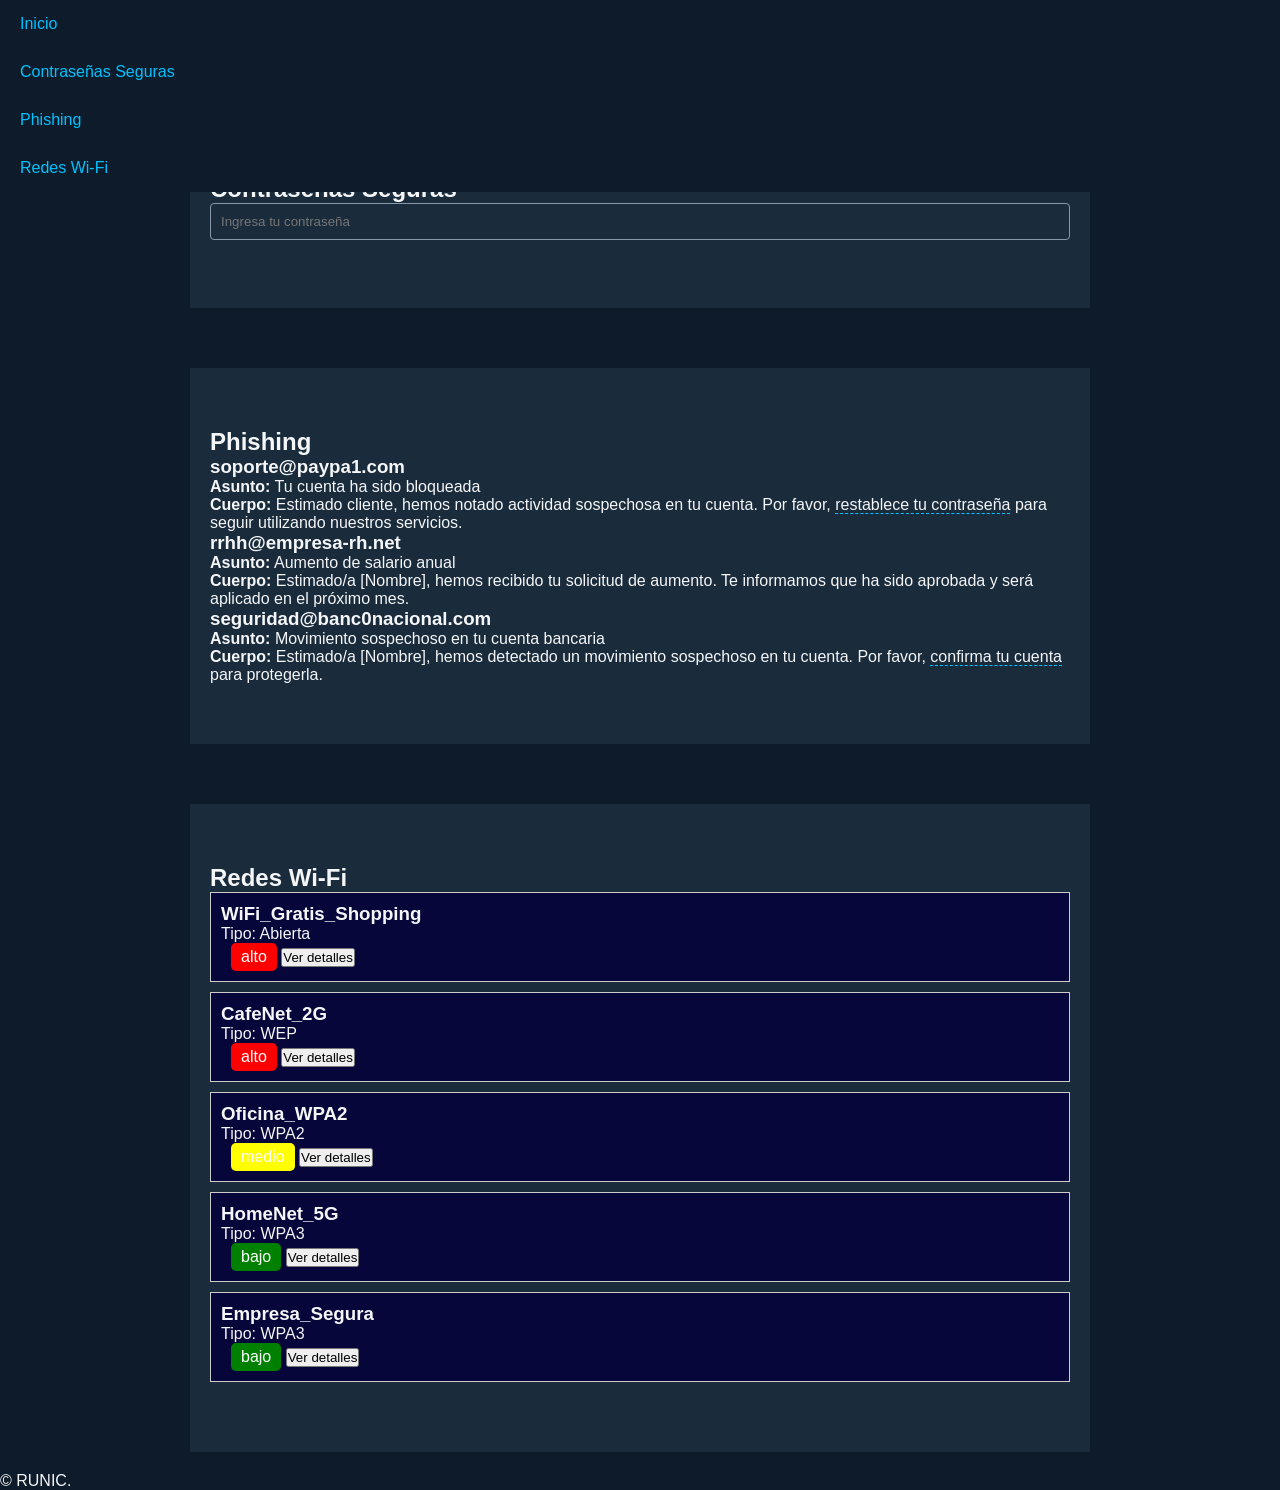
==== index.html @ 0f880c50 "Add files via upload" ====
<!doctype html>
<html lang="es">
  <head>
    <meta charset="UTF-8" />
    <meta name="viewport" content="width=device-width, initial-scale=1.0" />
    <title>RUNIC (Risk & User Network Intelligence Center)</title>
    <link rel="stylesheet" href="css/styles.css" />
  </head>
  <body>
    <!-- Encabezado de la página -->
    <header id="inicio">
      <h1>BIENVENIDO A RUNIC</h1>
      <p>Plataforma educativa de ciberseguridad</p>
    </header>

    <!-- Navegación -->
    <nav>
      <ul>
        <li><a href="#inicio">Inicio</a></li>
        <li><a href="#password">Contraseñas Seguras</a></li>
        <li><a href="#phishing">Phishing</a></li>
        <li><a href="#wifi">Redes Wi-Fi</a></li>
      </ul>
    </nav>

    <!-- Contenido principal -->
    <main>
      <!-- Sección Contraseñas Seguras -->
      <section id="password">
        <h2>Contraseñas Seguras</h2>
        <input
          type="password"
          id="password-input"
          placeholder="Ingresa tu contraseña"
        />
        <div id="strength-bar"></div>
        <div id="password-feedback"></div>
        <!-- TODO: Funcionalidad para verificar la fortaleza de la contraseña -->
      </section>

      <!-- Sección Phishing -->
      <section id="phishing">
        <h2>Phishing</h2>
        <div id="phishing-container">
          <!-- TODO: Contenido sobre phishing -->
        </div>
      </section>

      <!-- Sección Redes Wi-Fi -->
      <section id="wifi">
        <h2>Redes Wi-Fi</h2>
        <div id="wifi-list">
          <!-- TODO: Lista de redes Wi-Fi seguras -->
        </div>
      </section>
    </main>

    <!-- Pie de página -->
    <footer>
      <p>&copy; RUNIC.</p>
    </footer>

    <!-- Scripts -->
    <script src="js/password.js"></script>
    <script src="js/phishing.js"></script>
    <script src="js/wifi.js"></script>
  </body>
</html>
---- css/styles.css ----
/* styles.css */

:root {
  --bg: #0d1b2a;
  --accent: #00c2ff;
  --text: #f4f6f8;
  --card: #1a2b3c;
  --muted: #8899aa;
  --danger: #ff4444;
  --warning: #ffaa00;
  --success: #00cc66;
}

/* Reset básico */
* {
  margin: 0;
  padding: 0;
  box-sizing: border-box;
}

body {
  background-color: var(--bg);
  color: var(--text);
  font-family: sans-serif;
}

nav {
  position: fixed;
  top: 0;
  width: 100%;
  background-color: var(--bg);
  z-index: 1000;
}

nav a {
  color: var(--accent);
  text-decoration: none;
  padding: 15px 20px;
  display: inline-block;
}

section {
  max-width: 900px;
  margin: 60px auto 20px;
  padding: 60px 20px;
  background-color: var(--card);
}

.card {
  border-radius: 8px;
  padding: 16px;
  cursor: pointer;
  transition: border 0.3s;
}

.card:hover {
  border: 2px solid var(--accent);
}

#strength-bar {
  height: 8px;
  border-radius: 4px;
  transition:
    width 0.3s,
    background-color 0.3s;
}

.weak {
  width: 33%;
  background-color: var(--danger);
}

.medium {
  width: 66%;
  background-color: var(--warning);
}

.strong {
  width: 100%;
  background-color: var(--success);
}

.señal {
  cursor: pointer;
  border-bottom: 1px dashed var(--accent);
  transition: background-color 0.3s;
}

.señal:hover {
  background-color: rgba(0, 194, 255, 0.1);
}

.badge-alto,
.badge-medio,
.badge-bajo {
  border-radius: 4px;
  padding: 2px 8px;
  display: inline-block;
}

.badge-alto {
  background-color: var(--danger);
}

.badge-medio {
  background-color: var(--warning);
}

.badge-bajo {
  background-color: var(--success);
}

input[type='text'],
input[type='email'],
input[type='password'] {
  width: 100%;
  padding: 10px;
  background-color: var(--card);
  color: var(--text);
  border: 1px solid var(--muted);
  border-radius: 4px;
}

button[type='submit'] {
  background-color: var(--accent);
  color: var(--bg);
  padding: 10px 24px;
  border: none;
  border-radius: 4px;
  cursor: pointer;
}

.error-msg {
  color: var(--danger);
  font-size: 0.85rem;
  margin-top: 4px;
}

.confirmacion {
  color: var(--success);
  text-align: center;
  padding: 12px;
}

/* wifi-css */

.wifi-card {
  border: 1px solid #ccc;
  padding: 10px;
  margin-bottom: 10px;
  background-color: #07063a;
}

.badge {
  display: inline-block;
  padding: 5px 10px;
  color: white;
  border-radius: 5px;
  margin-left: 10px;
}

.details {
  margin-top: 10px;
  padding: 10px;
  background-color: #f1f1f1;
}

/* password.css */

.password-card {
  border: 1px solid #ccc;
  padding: 20px;
  margin-bottom: 20px;
  background-color: #f9f9f9;
  border-radius: 5px;
}

.weak .badge {
  background-color: red;
}

.medium .badge {
  background-color: orange;
}

.strong .badge {
  background-color: green;
}

/* Media query para pantallas pequeñas */
@media (max-width: 600px) {
  nav {
    flex-direction: column;
    padding: 10px;
  }

  section {
    padding: 30px 15px;
  }
}
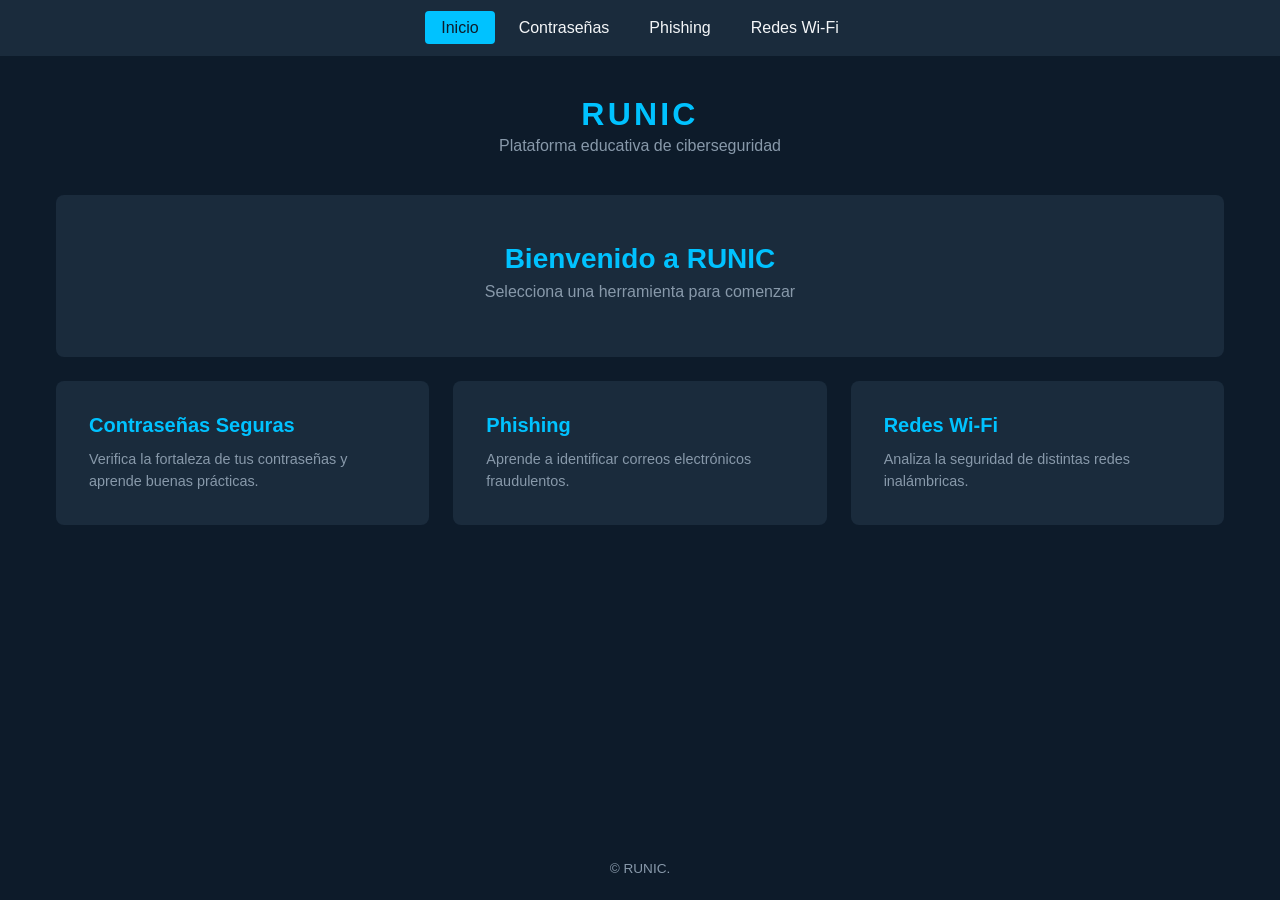
==== commit df378399: "restructure: separate tools into pages, flexbox/grid layout, fix nav overlap - index.html: landing p" ====
--- a/index.html
+++ b/index.html
@@ -1,68 +1,52 @@
-<!doctype html>
-<html lang="es">
-  <head>
-    <meta charset="UTF-8" />
-    <meta name="viewport" content="width=device-width, initial-scale=1.0" />
-    <title>RUNIC (Risk & User Network Intelligence Center)</title>
-    <link rel="stylesheet" href="css/styles.css" />
-  </head>
-  <body>
-    <!-- Encabezado de la página -->
-    <header id="inicio">
-      <h1>BIENVENIDO A RUNIC</h1>
-      <p>Plataforma educativa de ciberseguridad</p>
-    </header>
-
-    <!-- Navegación -->
-    <nav>
-      <ul>
-        <li><a href="#inicio">Inicio</a></li>
-        <li><a href="#password">Contraseñas Seguras</a></li>
-        <li><a href="#phishing">Phishing</a></li>
-        <li><a href="#wifi">Redes Wi-Fi</a></li>
-      </ul>
-    </nav>
-
-    <!-- Contenido principal -->
-    <main>
-      <!-- Sección Contraseñas Seguras -->
-      <section id="password">
-        <h2>Contraseñas Seguras</h2>
-        <input
-          type="password"
-          id="password-input"
-          placeholder="Ingresa tu contraseña"
-        />
-        <div id="strength-bar"></div>
-        <div id="password-feedback"></div>
-        <!-- TODO: Funcionalidad para verificar la fortaleza de la contraseña -->
-      </section>
-
-      <!-- Sección Phishing -->
-      <section id="phishing">
-        <h2>Phishing</h2>
-        <div id="phishing-container">
-          <!-- TODO: Contenido sobre phishing -->
-        </div>
-      </section>
-
-      <!-- Sección Redes Wi-Fi -->
-      <section id="wifi">
-        <h2>Redes Wi-Fi</h2>
-        <div id="wifi-list">
-          <!-- TODO: Lista de redes Wi-Fi seguras -->
-        </div>
-      </section>
-    </main>
-
-    <!-- Pie de página -->
-    <footer>
-      <p>&copy; RUNIC.</p>
-    </footer>
-
-    <!-- Scripts -->
-    <script src="js/password.js"></script>
-    <script src="js/phishing.js"></script>
-    <script src="js/wifi.js"></script>
-  </body>
-</html>
+<!doctype html>
+<html lang="es">
+  <head>
+    <meta charset="UTF-8" />
+    <meta name="viewport" content="width=device-width, initial-scale=1.0" />
+    <title>RUNIC — Risk & User Network Intelligence Center</title>
+    <link rel="stylesheet" href="css/styles.css" />
+  </head>
+  <body>
+    <header>
+      <div class="header-content">
+        <h1>RUNIC</h1>
+        <p>Plataforma educativa de ciberseguridad</p>
+      </div>
+    </header>
+
+    <nav>
+      <ul>
+        <li><a href="index.html" class="active">Inicio</a></li>
+        <li><a href="password.html">Contraseñas</a></li>
+        <li><a href="phishing.html">Phishing</a></li>
+        <li><a href="wifi.html">Redes Wi-Fi</a></li>
+      </ul>
+    </nav>
+
+    <main>
+      <section class="hero">
+        <h2>Bienvenido a RUNIC</h2>
+        <p>Selecciona una herramienta para comenzar</p>
+      </section>
+
+      <div class="card-grid">
+        <a href="password.html" class="card">
+          <h3>Contraseñas Seguras</h3>
+          <p>Verifica la fortaleza de tus contraseñas y aprende buenas prácticas.</p>
+        </a>
+        <a href="phishing.html" class="card">
+          <h3>Phishing</h3>
+          <p>Aprende a identificar correos electrónicos fraudulentos.</p>
+        </a>
+        <a href="wifi.html" class="card">
+          <h3>Redes Wi-Fi</h3>
+          <p>Analiza la seguridad de distintas redes inalámbricas.</p>
+        </a>
+      </div>
+    </main>
+
+    <footer>
+      <p>&copy; RUNIC.</p>
+    </footer>
+  </body>
+</html>
--- a/css/styles.css
+++ b/css/styles.css
@@ -1,200 +1,394 @@
-/* styles.css */
-
-:root {
-  --bg: #0d1b2a;
-  --accent: #00c2ff;
-  --text: #f4f6f8;
-  --card: #1a2b3c;
-  --muted: #8899aa;
-  --danger: #ff4444;
-  --warning: #ffaa00;
-  --success: #00cc66;
-}
-
-/* Reset básico */
-* {
-  margin: 0;
-  padding: 0;
-  box-sizing: border-box;
-}
-
-body {
-  background-color: var(--bg);
-  color: var(--text);
-  font-family: sans-serif;
-}
-
-nav {
-  position: fixed;
-  top: 0;
-  width: 100%;
-  background-color: var(--bg);
-  z-index: 1000;
-}
-
-nav a {
-  color: var(--accent);
-  text-decoration: none;
-  padding: 15px 20px;
-  display: inline-block;
-}
-
-section {
-  max-width: 900px;
-  margin: 60px auto 20px;
-  padding: 60px 20px;
-  background-color: var(--card);
-}
-
-.card {
-  border-radius: 8px;
-  padding: 16px;
-  cursor: pointer;
-  transition: border 0.3s;
-}
-
-.card:hover {
-  border: 2px solid var(--accent);
-}
-
-#strength-bar {
-  height: 8px;
-  border-radius: 4px;
-  transition:
-    width 0.3s,
-    background-color 0.3s;
-}
-
-.weak {
-  width: 33%;
-  background-color: var(--danger);
-}
-
-.medium {
-  width: 66%;
-  background-color: var(--warning);
-}
-
-.strong {
-  width: 100%;
-  background-color: var(--success);
-}
-
-.señal {
-  cursor: pointer;
-  border-bottom: 1px dashed var(--accent);
-  transition: background-color 0.3s;
-}
-
-.señal:hover {
-  background-color: rgba(0, 194, 255, 0.1);
-}
-
-.badge-alto,
-.badge-medio,
-.badge-bajo {
-  border-radius: 4px;
-  padding: 2px 8px;
-  display: inline-block;
-}
-
-.badge-alto {
-  background-color: var(--danger);
-}
-
-.badge-medio {
-  background-color: var(--warning);
-}
-
-.badge-bajo {
-  background-color: var(--success);
-}
-
-input[type='text'],
-input[type='email'],
-input[type='password'] {
-  width: 100%;
-  padding: 10px;
-  background-color: var(--card);
-  color: var(--text);
-  border: 1px solid var(--muted);
-  border-radius: 4px;
-}
-
-button[type='submit'] {
-  background-color: var(--accent);
-  color: var(--bg);
-  padding: 10px 24px;
-  border: none;
-  border-radius: 4px;
-  cursor: pointer;
-}
-
-.error-msg {
-  color: var(--danger);
-  font-size: 0.85rem;
-  margin-top: 4px;
-}
-
-.confirmacion {
-  color: var(--success);
-  text-align: center;
-  padding: 12px;
-}
-
-/* wifi-css */
-
-.wifi-card {
-  border: 1px solid #ccc;
-  padding: 10px;
-  margin-bottom: 10px;
-  background-color: #07063a;
-}
-
-.badge {
-  display: inline-block;
-  padding: 5px 10px;
-  color: white;
-  border-radius: 5px;
-  margin-left: 10px;
-}
-
-.details {
-  margin-top: 10px;
-  padding: 10px;
-  background-color: #f1f1f1;
-}
-
-/* password.css */
-
-.password-card {
-  border: 1px solid #ccc;
-  padding: 20px;
-  margin-bottom: 20px;
-  background-color: #f9f9f9;
-  border-radius: 5px;
-}
-
-.weak .badge {
-  background-color: red;
-}
-
-.medium .badge {
-  background-color: orange;
-}
-
-.strong .badge {
-  background-color: green;
-}
-
-/* Media query para pantallas pequeñas */
-@media (max-width: 600px) {
-  nav {
-    flex-direction: column;
-    padding: 10px;
-  }
-
-  section {
-    padding: 30px 15px;
-  }
-}
+:root {
+  --bg: #0d1b2a;
+  --surface: #1a2b3c;
+  --accent: #00c2ff;
+  --text: #f4f6f8;
+  --muted: #8899aa;
+  --danger: #ff4444;
+  --warning: #ffaa00;
+  --success: #00cc66;
+  --nav-height: 56px;
+}
+
+* {
+  margin: 0;
+  padding: 0;
+  box-sizing: border-box;
+}
+
+body {
+  background-color: var(--bg);
+  color: var(--text);
+  font-family: sans-serif;
+  padding-top: var(--nav-height);
+  display: flex;
+  flex-direction: column;
+  min-height: 100vh;
+}
+
+/* ---- Header ---- */
+
+header {
+  text-align: center;
+  padding: 2.5rem 1rem 1.5rem;
+}
+
+header h1 {
+  color: var(--accent);
+  font-size: 2rem;
+  letter-spacing: 0.1em;
+}
+
+header p {
+  color: var(--muted);
+  margin-top: 0.25rem;
+}
+
+/* ---- Nav ---- */
+
+nav {
+  position: fixed;
+  top: 0;
+  width: 100%;
+  height: var(--nav-height);
+  background-color: var(--surface);
+  z-index: 1000;
+  display: flex;
+  align-items: center;
+  justify-content: center;
+}
+
+nav ul {
+  display: flex;
+  list-style: none;
+  gap: 0.5rem;
+}
+
+nav a {
+  color: var(--text);
+  text-decoration: none;
+  padding: 0.5rem 1rem;
+  border-radius: 4px;
+  transition: background-color 0.2s, color 0.2s;
+}
+
+nav a:hover,
+nav a.active {
+  background-color: var(--accent);
+  color: var(--bg);
+}
+
+/* ---- Main ---- */
+
+main {
+  flex: 1;
+  width: 100%;
+  max-width: 1200px;
+  margin: 0 auto;
+  padding: 1rem;
+}
+
+/* ---- Hero ---- */
+
+.hero {
+  text-align: center;
+  padding: 3rem 1rem 2rem;
+}
+
+.hero h2 {
+  font-size: 1.75rem;
+  margin-bottom: 0.5rem;
+}
+
+/* ---- Sections ---- */
+
+section {
+  background-color: var(--surface);
+  border-radius: 8px;
+  padding: 2rem;
+  margin-bottom: 1.5rem;
+}
+
+section h2 {
+  color: var(--accent);
+  margin-bottom: 1rem;
+}
+
+section > p {
+  color: var(--muted);
+  margin-bottom: 1.5rem;
+}
+
+/* ---- Card Grid (index) ---- */
+
+.card-grid {
+  display: grid;
+  grid-template-columns: repeat(3, 1fr);
+  gap: 1.5rem;
+  padding-bottom: 2rem;
+}
+
+.card {
+  background-color: var(--surface);
+  border: 1px solid transparent;
+  border-radius: 8px;
+  padding: 2rem;
+  text-decoration: none;
+  color: var(--text);
+  transition: border-color 0.3s, transform 0.2s;
+  display: flex;
+  flex-direction: column;
+  gap: 0.75rem;
+}
+
+.card:hover {
+  border-color: var(--accent);
+  transform: translateY(-4px);
+}
+
+.card h3 {
+  color: var(--accent);
+  font-size: 1.25rem;
+}
+
+.card p {
+  color: var(--muted);
+  font-size: 0.9rem;
+  line-height: 1.5;
+}
+
+/* ---- Password Strength ---- */
+
+#password-input {
+  width: 100%;
+  padding: 0.75rem;
+  background-color: var(--bg);
+  color: var(--text);
+  border: 1px solid var(--muted);
+  border-radius: 4px;
+  margin-bottom: 1rem;
+}
+
+#strength-bar {
+  height: 8px;
+  border-radius: 4px;
+  transition: width 0.3s, background-color 0.3s;
+  margin-bottom: 1rem;
+}
+
+.weak {
+  width: 33%;
+  background-color: var(--danger);
+}
+
+.medium {
+  width: 66%;
+  background-color: var(--warning);
+}
+
+.strong {
+  width: 100%;
+  background-color: var(--success);
+}
+
+#password-feedback {
+  list-style: none;
+}
+
+#password-feedback li {
+  padding: 0.25rem 0;
+  font-size: 0.9rem;
+}
+
+/* ---- Phishing ---- */
+
+#phishing-container {
+  display: flex;
+  flex-direction: column;
+  gap: 1rem;
+}
+
+.email {
+  border: 1px solid var(--muted);
+  border-radius: 8px;
+  padding: 1.5rem;
+  background-color: var(--bg);
+}
+
+.email h3 {
+  color: var(--accent);
+  margin-bottom: 0.25rem;
+  font-size: 1rem;
+}
+
+.email p {
+  color: var(--text);
+  line-height: 1.6;
+  margin-top: 0.5rem;
+}
+
+.señal {
+  cursor: pointer;
+  border-bottom: 1px dashed var(--accent);
+  transition: background-color 0.3s;
+}
+
+.señal:hover {
+  background-color: hsla(194, 100%, 50%, 0.1);
+}
+
+/* ---- Wi-Fi ---- */
+
+#wifi-list {
+  display: flex;
+  flex-direction: column;
+  gap: 1rem;
+}
+
+.wifi-card {
+  border: 1px solid var(--muted);
+  border-radius: 8px;
+  padding: 1.5rem;
+  background-color: var(--bg);
+  cursor: pointer;
+  transition: border-color 0.3s;
+}
+
+.wifi-card:hover {
+  border-color: var(--accent);
+}
+
+.wifi-card h3 {
+  color: var(--accent);
+  margin-bottom: 0.5rem;
+}
+
+.wifi-card p {
+  margin-bottom: 0.75rem;
+  color: var(--text);
+}
+
+.badge {
+  display: inline-block;
+  padding: 0.25rem 0.75rem;
+  border-radius: 4px;
+  font-size: 0.8rem;
+  font-weight: bold;
+  color: var(--bg);
+  text-transform: uppercase;
+}
+
+.badge-alto {
+  background-color: var(--danger);
+}
+
+.badge-medio {
+  background-color: var(--warning);
+}
+
+.badge-bajo {
+  background-color: var(--success);
+}
+
+.details {
+  margin-top: 1rem;
+  padding: 1rem;
+  background-color: var(--surface);
+  border-radius: 8px;
+  line-height: 1.6;
+}
+
+.details h4 {
+  color: var(--accent);
+  margin: 0.75rem 0 0.25rem;
+}
+
+.details ul {
+  list-style: disc;
+  padding-left: 1.5rem;
+  margin-bottom: 0.75rem;
+}
+
+.details p {
+  color: var(--text);
+}
+
+/* ---- Shared Inputs / Buttons ---- */
+
+input[type='text'],
+input[type='email'],
+input[type='password'] {
+  width: 100%;
+  padding: 0.75rem;
+  background-color: var(--bg);
+  color: var(--text);
+  border: 1px solid var(--muted);
+  border-radius: 4px;
+}
+
+button[type='submit'] {
+  background-color: var(--accent);
+  color: var(--bg);
+  padding: 0.6rem 1.5rem;
+  border: none;
+  border-radius: 4px;
+  cursor: pointer;
+  font-weight: bold;
+  transition: opacity 0.2s;
+}
+
+button[type='submit']:hover {
+  opacity: 0.85;
+}
+
+/* ---- Utilities ---- */
+
+.error-msg {
+  color: var(--danger);
+  font-size: 0.85rem;
+  margin-top: 4px;
+}
+
+.confirmacion {
+  color: var(--success);
+  text-align: center;
+  padding: 12px;
+}
+
+/* ---- Footer ---- */
+
+footer {
+  text-align: center;
+  padding: 1.5rem;
+  color: var(--muted);
+  font-size: 0.85rem;
+}
+
+/* ---- Responsive ---- */
+
+@media (max-width: 768px) {
+  .card-grid {
+    grid-template-columns: 1fr;
+  }
+
+  nav ul {
+    gap: 0.25rem;
+  }
+
+  nav a {
+    padding: 0.5rem 0.6rem;
+    font-size: 0.85rem;
+  }
+
+  section {
+    padding: 1.5rem;
+  }
+
+  header {
+    padding: 1.5rem 1rem 1rem;
+  }
+
+  header h1 {
+    font-size: 1.5rem;
+  }
+}
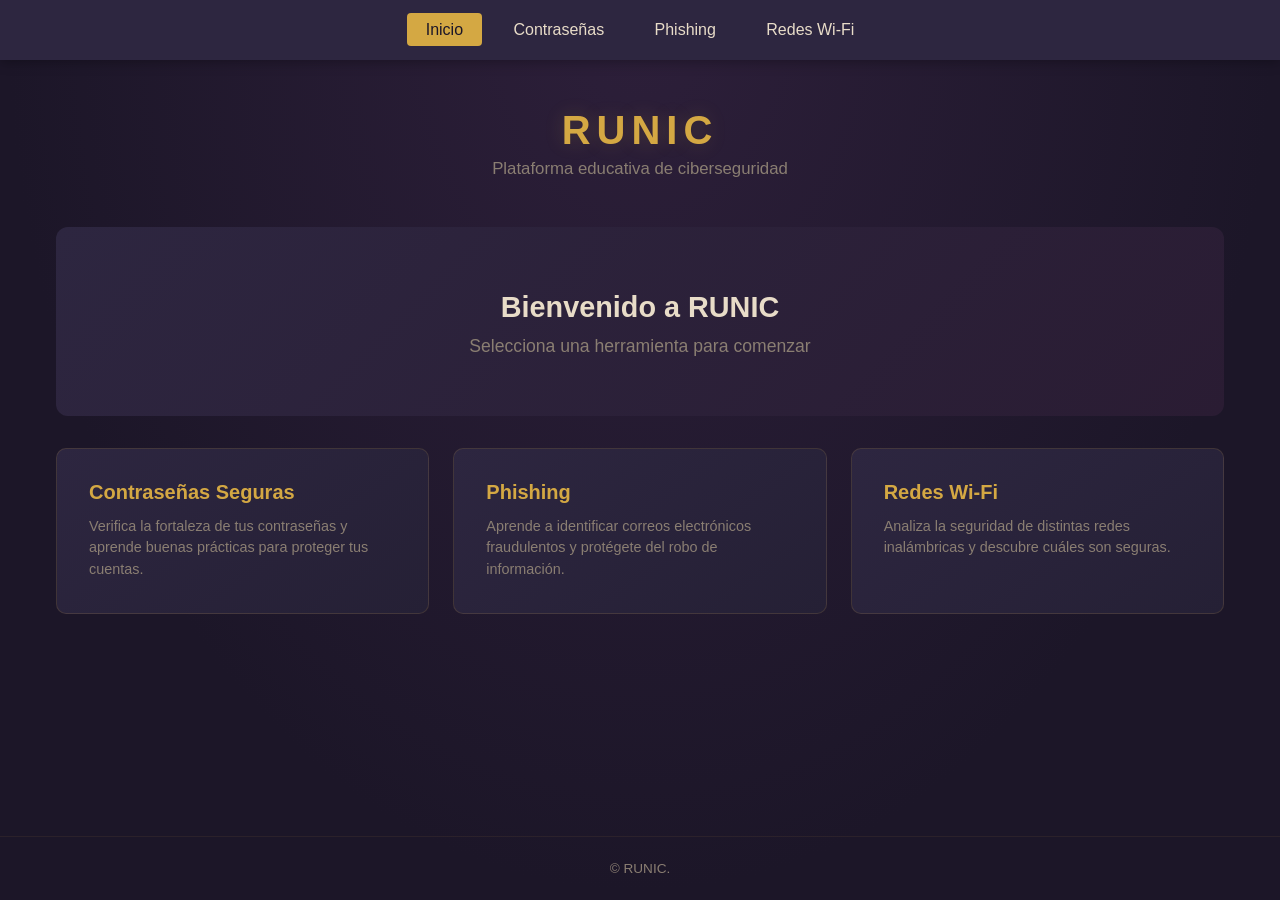
==== commit df6a8bcf: "tema rúnico: paleta cálida, degradados, comentarios en español - Paleta de colores inspirada en runa" ====
--- a/index.html
+++ b/index.html
@@ -1,3 +1,8 @@
+<!-- =============================================
+  Página principal de RUNIC
+  Muestra las 3 herramientas en tarjetas con 
+  enlaces a sus páginas dedicadas.
+  ============================================= -->
 <!doctype html>
 <html lang="es">
   <head>
@@ -7,6 +12,8 @@
     <link rel="stylesheet" href="css/styles.css" />
   </head>
   <body>
+
+    <!-- Encabezado principal con el nombre del proyecto -->
     <header>
       <div class="header-content">
         <h1>RUNIC</h1>
@@ -14,6 +21,7 @@
       </div>
     </header>
 
+    <!-- Barra de navegación fija — permite moverse entre herramientas -->
     <nav>
       <ul>
         <li><a href="index.html" class="active">Inicio</a></li>
@@ -23,30 +31,50 @@
       </ul>
     </nav>
 
+    <!-- Contenido principal de la página -->
     <main>
+
+      <!-- 
+        Sección de bienvenida — hero con fondo degradado
+        que le da la bienvenida al usuario
+      -->
       <section class="hero">
         <h2>Bienvenido a RUNIC</h2>
         <p>Selecciona una herramienta para comenzar</p>
       </section>
 
+      <!-- 
+        Grilla de 3 tarjetas — cada una representa una 
+        herramienta de ciberseguridad. Al hacer clic, 
+        redirige a la página correspondiente.
+      -->
       <div class="card-grid">
+
+        <!-- Tarjeta: Verificador de contraseñas -->
         <a href="password.html" class="card">
           <h3>Contraseñas Seguras</h3>
-          <p>Verifica la fortaleza de tus contraseñas y aprende buenas prácticas.</p>
+          <p>Verifica la fortaleza de tus contraseñas y aprende buenas prácticas para proteger tus cuentas.</p>
         </a>
+
+        <!-- Tarjeta: Simulador de Phishing -->
         <a href="phishing.html" class="card">
           <h3>Phishing</h3>
-          <p>Aprende a identificar correos electrónicos fraudulentos.</p>
+          <p>Aprende a identificar correos electrónicos fraudulentos y protégete del robo de información.</p>
         </a>
+
+        <!-- Tarjeta: Analizador de Redes Wi-Fi -->
         <a href="wifi.html" class="card">
           <h3>Redes Wi-Fi</h3>
-          <p>Analiza la seguridad de distintas redes inalámbricas.</p>
+          <p>Analiza la seguridad de distintas redes inalámbricas y descubre cuáles son seguras.</p>
         </a>
+
       </div>
     </main>
 
+    <!-- Pie de página -->
     <footer>
       <p>&copy; RUNIC.</p>
     </footer>
+
   </body>
 </html>
--- a/css/styles.css
+++ b/css/styles.css
@@ -1,51 +1,81 @@
+/* ==============================================
+   🜁  RUNIC — Hojas de Estilo
+   ==============================================
+   Paleta inspirada en runas nórdicas y antiguas
+   piedras rúnicas. Tonos tierra, oro místico y
+   matices profundos pero no oscuros.
+   ============================================== */
+
+/* ----------------------------------------------
+   Variables de color — inspiración rúnica
+   ---------------------------------------------- */
 :root {
-  --bg: #0d1b2a;
-  --surface: #1a2b3c;
-  --accent: #00c2ff;
-  --text: #f4f6f8;
-  --muted: #8899aa;
-  --danger: #ff4444;
-  --warning: #ffaa00;
-  --success: #00cc66;
-  --nav-height: 56px;
-}
-
+  --bg: #1c1628;
+  --surface: #2d2640;
+  --accent: #d4a843;
+  --text: #e8dcc8;
+  --muted: #8a7e72;
+  --danger: #bf4040;
+  --warning: #b8860b;
+  --success: #4a8c5e;
+  --nav-height: 60px;
+}
+
+/* ----------------------------------------------
+   Reset básico — elimina márgenes y paddings
+   predeterminados del navegador
+   ---------------------------------------------- */
 * {
   margin: 0;
   padding: 0;
   box-sizing: border-box;
 }
 
+/* ----------------------------------------------
+   Body — layout principal con flexbox
+   El padding-top evita que el nav fijo tape
+   el contenido de la página
+   ---------------------------------------------- */
 body {
   background-color: var(--bg);
-  color: var(--text);
-  font-family: sans-serif;
+  background-image: radial-gradient(
+    ellipse at 50% 0%,
+    #2d1f3a 0%,
+    var(--bg) 70%
+  );
+  color: var(--text);
+  font-family: 'Segoe UI', Tahoma, Geneva, Verdana, sans-serif;
   padding-top: var(--nav-height);
   display: flex;
   flex-direction: column;
   min-height: 100vh;
 }
 
-/* ---- Header ---- */
-
+/* ----------------------------------------------
+   Encabezado — título principal de la plataforma
+   ---------------------------------------------- */
 header {
   text-align: center;
-  padding: 2.5rem 1rem 1.5rem;
+  padding: 3rem 1rem 1.5rem;
 }
 
 header h1 {
   color: var(--accent);
-  font-size: 2rem;
-  letter-spacing: 0.1em;
+  font-size: 2.5rem;
+  letter-spacing: 0.15em;
+  text-shadow: 0 0 20px hsla(42, 60%, 55%, 0.2);
 }
 
 header p {
   color: var(--muted);
-  margin-top: 0.25rem;
-}
-
-/* ---- Nav ---- */
-
+  margin-top: 0.35rem;
+  font-size: 1.05rem;
+}
+
+/* ----------------------------------------------
+   Barra de navegación fija — siempre visible
+   Usamos flexbox para centrar los enlaces
+   ---------------------------------------------- */
 nav {
   position: fixed;
   top: 0;
@@ -56,20 +86,23 @@
   display: flex;
   align-items: center;
   justify-content: center;
+  box-shadow: 0 2px 12px rgba(0, 0, 0, 0.3);
 }
 
 nav ul {
   display: flex;
   list-style: none;
-  gap: 0.5rem;
-}
-
+  gap: 0.75rem;
+}
+
+/* Cada enlace del nav — efecto hover suave */
 nav a {
   color: var(--text);
   text-decoration: none;
-  padding: 0.5rem 1rem;
+  padding: 0.5rem 1.2rem;
   border-radius: 4px;
-  transition: background-color 0.2s, color 0.2s;
+  transition: background-color 0.25s, color 0.25s;
+  font-weight: 500;
 }
 
 nav a:hover,
@@ -78,33 +111,48 @@
   color: var(--bg);
 }
 
-/* ---- Main ---- */
-
+/* ----------------------------------------------
+   Contenedor principal — crece para ocupar
+   todo el espacio disponible (flex: 1)
+   ---------------------------------------------- */
 main {
   flex: 1;
   width: 100%;
   max-width: 1200px;
   margin: 0 auto;
-  padding: 1rem;
-}
-
-/* ---- Hero ---- */
-
+  padding: 1.5rem 1rem;
+}
+
+/* ----------------------------------------------
+   Hero — sección de bienvenida en index.html
+   con un fondo degradado sutil
+   ---------------------------------------------- */
 .hero {
   text-align: center;
-  padding: 3rem 1rem 2rem;
+  padding: 4rem 1rem 2rem;
+  background: linear-gradient(135deg, var(--surface) 0%, #2a1c33 100%);
+  border-radius: 12px;
+  margin-bottom: 2rem;
 }
 
 .hero h2 {
-  font-size: 1.75rem;
+  font-size: 1.8rem;
   margin-bottom: 0.5rem;
-}
-
-/* ---- Sections ---- */
-
+  color: var(--text);
+}
+
+.hero p {
+  color: var(--muted);
+  font-size: 1.1rem;
+}
+
+/* ----------------------------------------------
+   Secciones genéricas — las usan las páginas
+   de cada herramienta (password, phishing, wifi)
+   ---------------------------------------------- */
 section {
   background-color: var(--surface);
-  border-radius: 8px;
+  border-radius: 10px;
   padding: 2rem;
   margin-bottom: 1.5rem;
 }
@@ -112,15 +160,19 @@
 section h2 {
   color: var(--accent);
   margin-bottom: 1rem;
+  font-size: 1.4rem;
 }
 
 section > p {
   color: var(--muted);
   margin-bottom: 1.5rem;
-}
-
-/* ---- Card Grid (index) ---- */
-
+  line-height: 1.6;
+}
+
+/* ----------------------------------------------
+   Grilla de tarjetas — página principal
+   CSS Grid: 3 columnas en desktop, 1 en mobile
+   ---------------------------------------------- */
 .card-grid {
   display: grid;
   grid-template-columns: repeat(3, 1fr);
@@ -128,14 +180,20 @@
   padding-bottom: 2rem;
 }
 
+/* Tarjeta individual — cada herramienta se
+   representa como una card clickeable */
 .card {
-  background-color: var(--surface);
-  border: 1px solid transparent;
-  border-radius: 8px;
+  background: linear-gradient(
+    145deg,
+    var(--surface) 0%,
+    #252035 100%
+  );
+  border: 1px solid rgba(212, 168, 67, 0.15);
+  border-radius: 10px;
   padding: 2rem;
   text-decoration: none;
   color: var(--text);
-  transition: border-color 0.3s, transform 0.2s;
+  transition: border-color 0.3s, transform 0.25s;
   display: flex;
   flex-direction: column;
   gap: 0.75rem;
@@ -143,7 +201,8 @@
 
 .card:hover {
   border-color: var(--accent);
-  transform: translateY(-4px);
+  transform: translateY(-6px);
+  box-shadow: 0 8px 24px rgba(212, 168, 67, 0.1);
 }
 
 .card h3 {
@@ -157,18 +216,24 @@
   line-height: 1.5;
 }
 
-/* ---- Password Strength ---- */
-
+/* ----------------------------------------------
+   Verificador de contraseñas — password.html
+   ---------------------------------------------- */
+
+/* Campo de texto para la contraseña */
 #password-input {
   width: 100%;
-  padding: 0.75rem;
+  padding: 0.85rem;
   background-color: var(--bg);
   color: var(--text);
   border: 1px solid var(--muted);
-  border-radius: 4px;
+  border-radius: 6px;
   margin-bottom: 1rem;
-}
-
+  font-size: 1rem;
+}
+
+/* Barra de fortaleza — cambia de color y ancho
+   según qué tan segura es la contraseña */
 #strength-bar {
   height: 8px;
   border-radius: 4px;
@@ -191,33 +256,44 @@
   background-color: var(--success);
 }
 
+/* Lista de retroalimentación — muestra
+   los requisitos que cumple o no la contraseña */
 #password-feedback {
   list-style: none;
 }
 
 #password-feedback li {
-  padding: 0.25rem 0;
+  padding: 0.35rem 0;
   font-size: 0.9rem;
 }
 
-/* ---- Phishing ---- */
-
+/* ----------------------------------------------
+   Simulador de Phishing — phishing.html
+   ---------------------------------------------- */
+
+/* Contenedor flexible para los correos */
 #phishing-container {
   display: flex;
   flex-direction: column;
-  gap: 1rem;
-}
-
+  gap: 1.25rem;
+}
+
+/* Cada correo electrónico simulado */
 .email {
   border: 1px solid var(--muted);
   border-radius: 8px;
   padding: 1.5rem;
   background-color: var(--bg);
+  transition: border-color 0.2s;
+}
+
+.email:hover {
+  border-color: var(--accent);
 }
 
 .email h3 {
   color: var(--accent);
-  margin-bottom: 0.25rem;
+  margin-bottom: 0.3rem;
   font-size: 1rem;
 }
 
@@ -227,24 +303,31 @@
   margin-top: 0.5rem;
 }
 
+/* Enlace sospechoso dentro del correo —
+   el usuario debe hacer clic para descubrirlo */
 .señal {
   cursor: pointer;
   border-bottom: 1px dashed var(--accent);
-  transition: background-color 0.3s;
+  transition: background-color 0.25s;
+  padding: 0 2px;
 }
 
 .señal:hover {
-  background-color: hsla(194, 100%, 50%, 0.1);
-}
-
-/* ---- Wi-Fi ---- */
-
+  background-color: hsla(42, 60%, 55%, 0.15);
+}
+
+/* ----------------------------------------------
+   Analizador de redes Wi-Fi — wifi.html
+   ---------------------------------------------- */
+
+/* Contenedor flexible para las redes */
 #wifi-list {
   display: flex;
   flex-direction: column;
   gap: 1rem;
 }
 
+/* Tarjeta de cada red Wi-Fi */
 .wifi-card {
   border: 1px solid var(--muted);
   border-radius: 8px;
@@ -268,13 +351,14 @@
   color: var(--text);
 }
 
+/* Etiqueta de nivel de riesgo (alto, medio, bajo) */
 .badge {
   display: inline-block;
   padding: 0.25rem 0.75rem;
   border-radius: 4px;
   font-size: 0.8rem;
   font-weight: bold;
-  color: var(--bg);
+  color: #1c1628;
   text-transform: uppercase;
 }
 
@@ -290,12 +374,14 @@
   background-color: var(--success);
 }
 
+/* Panel de detalles que se despliega al hacer clic */
 .details {
   margin-top: 1rem;
-  padding: 1rem;
+  padding: 1.25rem;
   background-color: var(--surface);
   border-radius: 8px;
   line-height: 1.6;
+  border: 1px solid rgba(212, 168, 67, 0.1);
 }
 
 .details h4 {
@@ -309,12 +395,17 @@
   margin-bottom: 0.75rem;
 }
 
+.details ul li {
+  margin-bottom: 0.2rem;
+}
+
 .details p {
   color: var(--text);
 }
 
-/* ---- Shared Inputs / Buttons ---- */
-
+/* ----------------------------------------------
+   Estilos compartidos — inputs y botones
+   ---------------------------------------------- */
 input[type='text'],
 input[type='email'],
 input[type='password'] {
@@ -323,26 +414,29 @@
   background-color: var(--bg);
   color: var(--text);
   border: 1px solid var(--muted);
-  border-radius: 4px;
+  border-radius: 6px;
+  font-size: 0.95rem;
 }
 
 button[type='submit'] {
-  background-color: var(--accent);
+  background: linear-gradient(135deg, var(--accent), #c49530);
   color: var(--bg);
   padding: 0.6rem 1.5rem;
   border: none;
-  border-radius: 4px;
+  border-radius: 6px;
   cursor: pointer;
   font-weight: bold;
+  font-size: 0.95rem;
   transition: opacity 0.2s;
 }
 
 button[type='submit']:hover {
-  opacity: 0.85;
-}
-
-/* ---- Utilities ---- */
-
+  opacity: 0.9;
+}
+
+/* ----------------------------------------------
+   Utilidades — clases auxiliares
+   ---------------------------------------------- */
 .error-msg {
   color: var(--danger);
   font-size: 0.85rem;
@@ -355,17 +449,22 @@
   padding: 12px;
 }
 
-/* ---- Footer ---- */
-
+/* ----------------------------------------------
+   Pie de página — siempre al fondo gracias
+   al flexbox del body
+   ---------------------------------------------- */
 footer {
   text-align: center;
   padding: 1.5rem;
   color: var(--muted);
   font-size: 0.85rem;
-}
-
-/* ---- Responsive ---- */
-
+  border-top: 1px solid rgba(212, 168, 67, 0.08);
+}
+
+/* ----------------------------------------------
+   Diseño responsive — se adapta a pantallas
+   pequeñas (celulares y tablets)
+   ---------------------------------------------- */
 @media (max-width: 768px) {
   .card-grid {
     grid-template-columns: 1fr;
@@ -385,10 +484,14 @@
   }
 
   header {
-    padding: 1.5rem 1rem 1rem;
+    padding: 2rem 1rem 1rem;
   }
 
   header h1 {
-    font-size: 1.5rem;
-  }
-}
+    font-size: 1.8rem;
+  }
+
+  .hero {
+    padding: 2.5rem 1rem 1.5rem;
+  }
+}
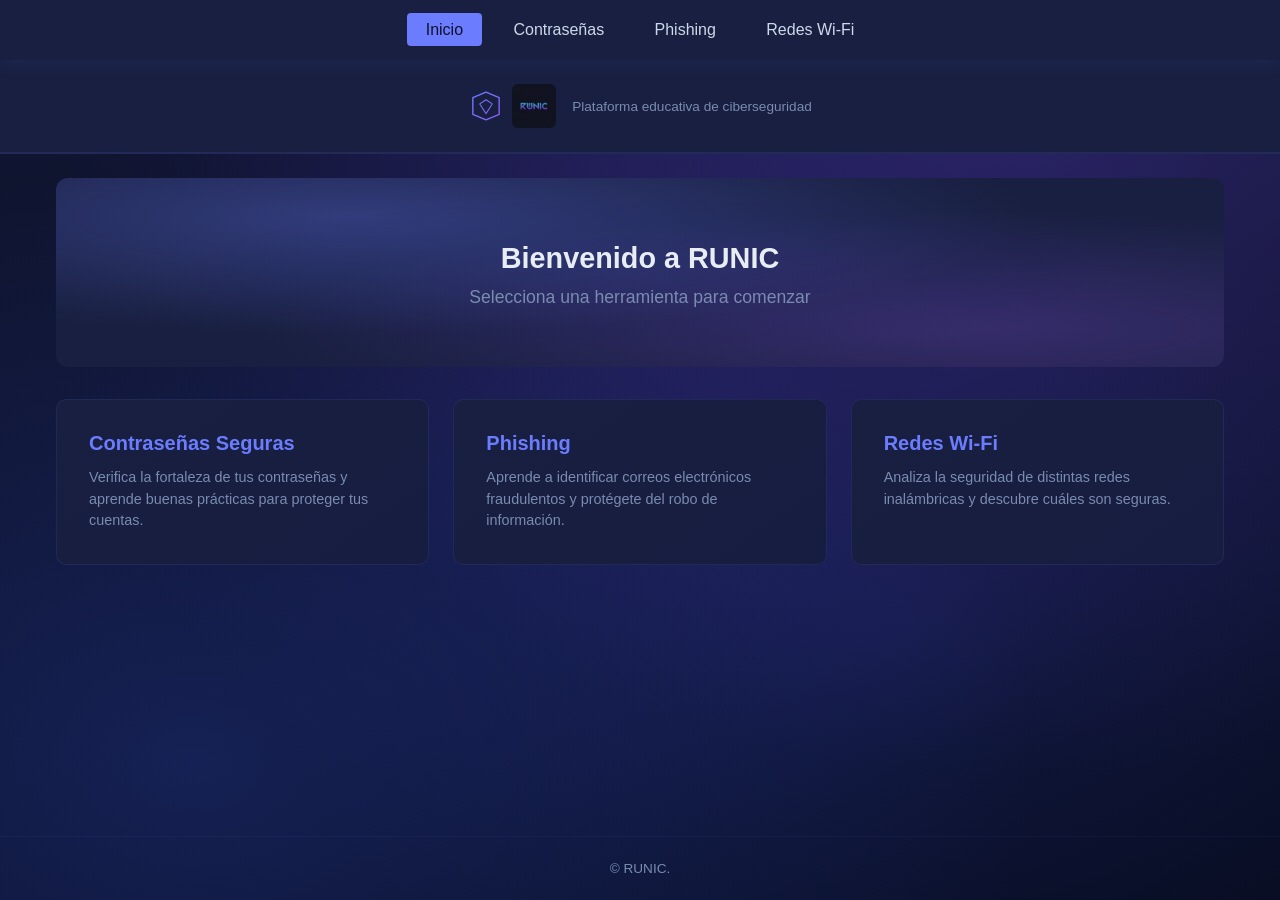
==== commit b96e98cb: "feat(ui): reemplazar texto RUNIC por logo JPEG en el header" ====
--- a/index.html
+++ b/index.html
@@ -12,12 +12,25 @@
     <link rel="stylesheet" href="css/styles.css" />
   </head>
   <body>
-
-    <!-- Encabezado principal con el nombre del proyecto -->
+    <!-- Encabezado principal con logo y nombre del proyecto -->
     <header>
       <div class="header-content">
-        <h1>RUNIC</h1>
-        <p>Plataforma educativa de ciberseguridad</p>
+        <div class="logo">
+          <svg width="36" height="36" viewBox="0 0 52 52" xmlns="http://www.w3.org/2000/svg">
+            <defs>
+              <linearGradient id="rune-grad" x1="0%" y1="0%" x2="100%" y2="100%">
+                <stop offset="0%" stop-color="#6b7cff"/>
+                <stop offset="100%" stop-color="#8b5cf6"/>
+              </linearGradient>
+            </defs>
+            <polygon points="26,6 45,14 45,38 26,46 7,38 7,14" fill="none" stroke="url(#rune-grad)" stroke-width="2" stroke-linejoin="round"/>
+            <polyline points="17,23 26,17 35,23 26,37 17,23" fill="none" stroke="url(#rune-grad)" stroke-width="1.5" stroke-linecap="round" stroke-linejoin="round"/>
+          </svg>
+          <img src="img/RUNIC-logo.jpeg" alt="RUNIC logo" height="44" style="border-radius: 6px;" />
+        </div>
+        <div class="logo-text">
+          <p>Plataforma educativa de ciberseguridad</p>
+        </div>
       </div>
     </header>
 
@@ -33,7 +46,6 @@
 
     <!-- Contenido principal de la página -->
     <main>
-
       <!-- 
         Sección de bienvenida — hero con fondo degradado
         que le da la bienvenida al usuario
@@ -49,25 +61,32 @@
         redirige a la página correspondiente.
       -->
       <div class="card-grid">
-
         <!-- Tarjeta: Verificador de contraseñas -->
         <a href="password.html" class="card">
           <h3>Contraseñas Seguras</h3>
-          <p>Verifica la fortaleza de tus contraseñas y aprende buenas prácticas para proteger tus cuentas.</p>
+          <p>
+            Verifica la fortaleza de tus contraseñas y aprende buenas prácticas
+            para proteger tus cuentas.
+          </p>
         </a>
 
         <!-- Tarjeta: Simulador de Phishing -->
         <a href="phishing.html" class="card">
           <h3>Phishing</h3>
-          <p>Aprende a identificar correos electrónicos fraudulentos y protégete del robo de información.</p>
+          <p>
+            Aprende a identificar correos electrónicos fraudulentos y protégete
+            del robo de información.
+          </p>
         </a>
 
         <!-- Tarjeta: Analizador de Redes Wi-Fi -->
         <a href="wifi.html" class="card">
           <h3>Redes Wi-Fi</h3>
-          <p>Analiza la seguridad de distintas redes inalámbricas y descubre cuáles son seguras.</p>
+          <p>
+            Analiza la seguridad de distintas redes inalámbricas y descubre
+            cuáles son seguras.
+          </p>
         </a>
-
       </div>
     </main>
 
@@ -75,6 +94,5 @@
     <footer>
       <p>&copy; RUNIC.</p>
     </footer>
-
   </body>
 </html>
--- a/css/styles.css
+++ b/css/styles.css
@@ -1,23 +1,23 @@
 /* ==============================================
-   🜁  RUNIC — Hojas de Estilo
+   RUNIC — Hojas de Estilo
    ==============================================
-   Paleta inspirada en runas nórdicas y antiguas
-   piedras rúnicas. Tonos tierra, oro místico y
-   matices profundos pero no oscuros.
+   Paleta inspirada en cielo nocturno con tonos
+   azul profundo y púrpura sutil. Un degradado
+   que evoca profesionalismo y tecnología.
    ============================================== */
 
 /* ----------------------------------------------
-   Variables de color — inspiración rúnica
+   Variables de color — azul cielo nocturno
    ---------------------------------------------- */
 :root {
-  --bg: #1c1628;
-  --surface: #2d2640;
-  --accent: #d4a843;
-  --text: #e8dcc8;
-  --muted: #8a7e72;
-  --danger: #bf4040;
-  --warning: #b8860b;
-  --success: #4a8c5e;
+  --bg: #0e1228;
+  --surface: #181f40;
+  --accent: #6b7cff;
+  --text: #cdd8ea;
+  --muted: #7a8bb0;
+  --danger: #e85555;
+  --warning: #d4a843;
+  --success: #4a9e6e;
   --nav-height: 60px;
 }
 
@@ -38,11 +38,12 @@
    ---------------------------------------------- */
 body {
   background-color: var(--bg);
-  background-image: radial-gradient(
-    ellipse at 50% 0%,
-    #2d1f3a 0%,
-    var(--bg) 70%
-  );
+  background-image:
+    radial-gradient(ellipse at 80% 10%, rgba(100, 70, 220, 0.3) 0%, transparent 60%),
+    radial-gradient(ellipse at 15% 85%, rgba(60, 100, 255, 0.22) 0%, transparent 55%),
+    radial-gradient(ellipse at 50% 30%, rgba(80, 60, 230, 0.12) 0%, transparent 65%),
+    radial-gradient(ellipse at 70% 70%, rgba(50, 80, 220, 0.15) 0%, transparent 50%),
+    linear-gradient(170deg, #111633 0%, #0c1028 50%, #080c20 100%);
   color: var(--text);
   font-family: 'Segoe UI', Tahoma, Geneva, Verdana, sans-serif;
   padding-top: var(--nav-height);
@@ -55,21 +56,34 @@
    Encabezado — título principal de la plataforma
    ---------------------------------------------- */
 header {
-  text-align: center;
-  padding: 3rem 1rem 1.5rem;
-}
-
-header h1 {
-  color: var(--accent);
-  font-size: 2.5rem;
-  letter-spacing: 0.15em;
-  text-shadow: 0 0 20px hsla(42, 60%, 55%, 0.2);
-}
-
-header p {
+  padding: 1.5rem 2rem;
+  background-color: var(--surface);
+  border-bottom: 2px solid rgba(107, 124, 255, 0.12);
+}
+
+.header-content {
+  display: flex;
+  align-items: center;
+  justify-content: center;
+  gap: 1rem;
+  max-width: 1200px;
+  margin: 0 auto;
+}
+
+.logo {
+  flex-shrink: 0;
+  display: flex;
+  align-items: center;
+  gap: 0.5rem;
+}
+
+.logo svg {
+  display: block;
+}
+
+.logo-text p {
   color: var(--muted);
-  margin-top: 0.35rem;
-  font-size: 1.05rem;
+  font-size: 0.85rem;
 }
 
 /* ----------------------------------------------
@@ -86,7 +100,7 @@
   display: flex;
   align-items: center;
   justify-content: center;
-  box-shadow: 0 2px 12px rgba(0, 0, 0, 0.3);
+  box-shadow: 0 2px 20px rgba(107, 124, 255, 0.12);
 }
 
 nav ul {
@@ -130,7 +144,11 @@
 .hero {
   text-align: center;
   padding: 4rem 1rem 2rem;
-  background: linear-gradient(135deg, var(--surface) 0%, #2a1c33 100%);
+  background:
+    radial-gradient(ellipse at 25% 20%, rgba(107, 124, 255, 0.3) 0%, transparent 55%),
+    radial-gradient(ellipse at 80% 80%, rgba(140, 80, 230, 0.25) 0%, transparent 55%),
+    radial-gradient(ellipse at 50% 50%, rgba(60, 80, 220, 0.08) 0%, transparent 70%),
+    var(--surface);
   border-radius: 12px;
   margin-bottom: 2rem;
 }
@@ -138,7 +156,7 @@
 .hero h2 {
   font-size: 1.8rem;
   margin-bottom: 0.5rem;
-  color: var(--text);
+  color: #e8edf4;
 }
 
 .hero p {
@@ -186,9 +204,9 @@
   background: linear-gradient(
     145deg,
     var(--surface) 0%,
-    #252035 100%
+    #161d40 100%
   );
-  border: 1px solid rgba(212, 168, 67, 0.15);
+  border: 1px solid rgba(107, 124, 255, 0.12);
   border-radius: 10px;
   padding: 2rem;
   text-decoration: none;
@@ -202,7 +220,7 @@
 .card:hover {
   border-color: var(--accent);
   transform: translateY(-6px);
-  box-shadow: 0 8px 24px rgba(212, 168, 67, 0.1);
+  box-shadow: 0 8px 32px rgba(107, 124, 255, 0.1);
 }
 
 .card h3 {
@@ -313,7 +331,7 @@
 }
 
 .señal:hover {
-  background-color: hsla(42, 60%, 55%, 0.15);
+  background-color: hsla(231, 100%, 71%, 0.15);
 }
 
 /* ----------------------------------------------
@@ -358,7 +376,7 @@
   border-radius: 4px;
   font-size: 0.8rem;
   font-weight: bold;
-  color: #1c1628;
+  color: #ffffff;
   text-transform: uppercase;
 }
 
@@ -381,7 +399,7 @@
   background-color: var(--surface);
   border-radius: 8px;
   line-height: 1.6;
-  border: 1px solid rgba(212, 168, 67, 0.1);
+  border: 1px solid rgba(107, 124, 255, 0.1);
 }
 
 .details h4 {
@@ -419,8 +437,8 @@
 }
 
 button[type='submit'] {
-  background: linear-gradient(135deg, var(--accent), #c49530);
-  color: var(--bg);
+  background: linear-gradient(135deg, var(--accent), #4a60d4);
+  color: #ffffff;
   padding: 0.6rem 1.5rem;
   border: none;
   border-radius: 6px;
@@ -458,7 +476,7 @@
   padding: 1.5rem;
   color: var(--muted);
   font-size: 0.85rem;
-  border-top: 1px solid rgba(212, 168, 67, 0.08);
+  border-top: 1px solid rgba(107, 124, 255, 0.06);
 }
 
 /* ----------------------------------------------
@@ -483,12 +501,8 @@
     padding: 1.5rem;
   }
 
-  header {
-    padding: 2rem 1rem 1rem;
-  }
-
-  header h1 {
-    font-size: 1.8rem;
+  .logo img {
+    height: 36px;
   }
 
   .hero {
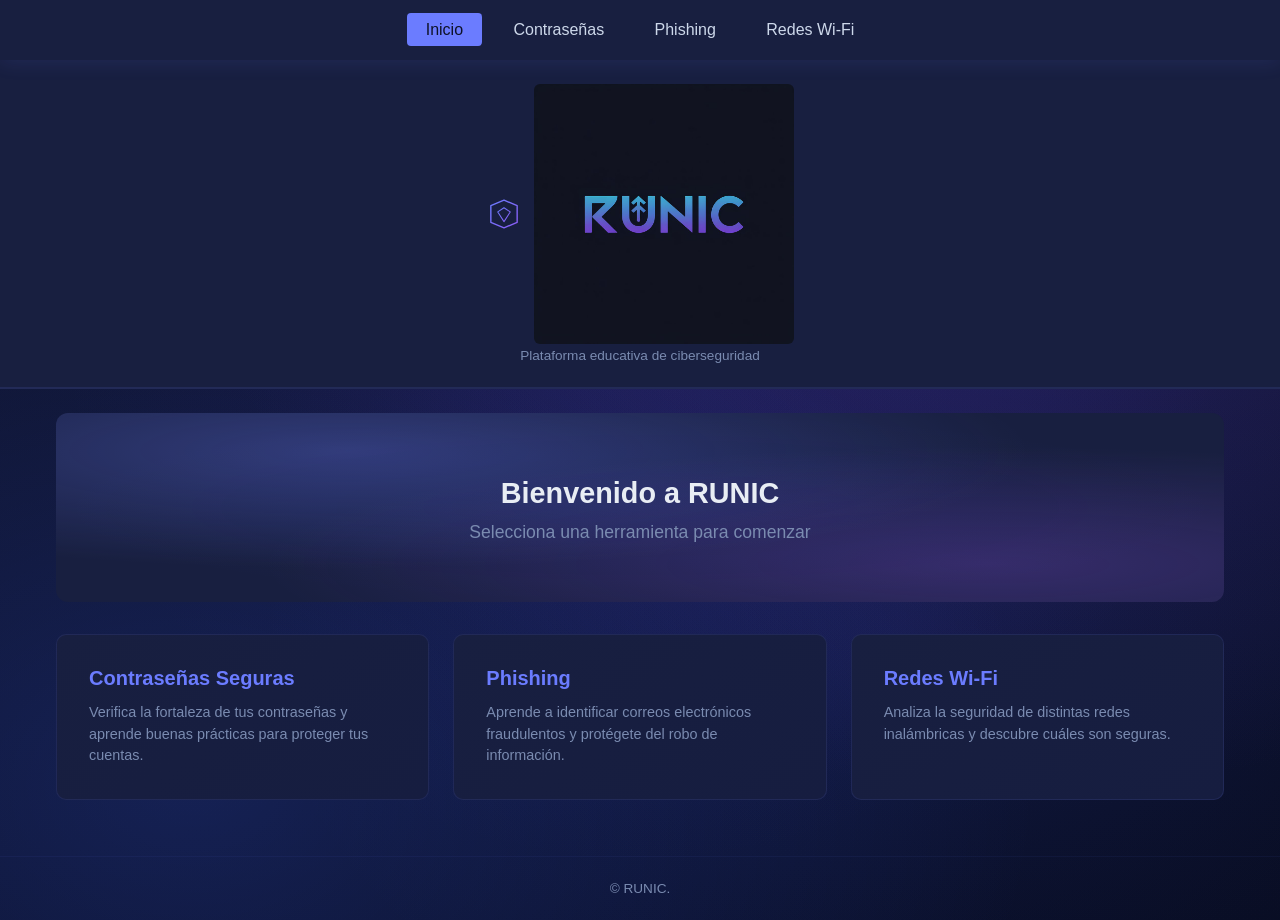
==== commit cd6d8e52: "fix(ui): logo responsive al mismo ancho del subtítulo" ====
--- a/index.html
+++ b/index.html
@@ -26,7 +26,7 @@
             <polygon points="26,6 45,14 45,38 26,46 7,38 7,14" fill="none" stroke="url(#rune-grad)" stroke-width="2" stroke-linejoin="round"/>
             <polyline points="17,23 26,17 35,23 26,37 17,23" fill="none" stroke="url(#rune-grad)" stroke-width="1.5" stroke-linecap="round" stroke-linejoin="round"/>
           </svg>
-          <img src="img/RUNIC-logo.jpeg" alt="RUNIC logo" height="44" style="border-radius: 6px;" />
+          <img src="img/RUNIC-logo.jpeg" alt="RUNIC logo" style="border-radius: 6px;" />
         </div>
         <div class="logo-text">
           <p>Plataforma educativa de ciberseguridad</p>
--- a/css/styles.css
+++ b/css/styles.css
@@ -63,22 +63,31 @@
 
 .header-content {
   display: flex;
+  flex-direction: column;
+  align-items: center;
+  gap: 0.25rem;
+  max-width: 1200px;
+  margin: 0 auto;
+}
+
+.logo {
+  display: flex;
   align-items: center;
   justify-content: center;
-  gap: 1rem;
-  max-width: 1200px;
-  margin: 0 auto;
-}
-
-.logo {
-  flex-shrink: 0;
-  display: flex;
-  align-items: center;
-  gap: 0.5rem;
+  gap: 0.75rem;
+  width: 100%;
 }
 
 .logo svg {
   display: block;
+  flex-shrink: 0;
+}
+
+.logo img {
+  max-width: 260px;
+  width: 100%;
+  height: auto;
+  border-radius: 6px;
 }
 
 .logo-text p {
@@ -502,7 +511,7 @@
   }
 
   .logo img {
-    height: 36px;
+    max-width: 180px;
   }
 
   .hero {
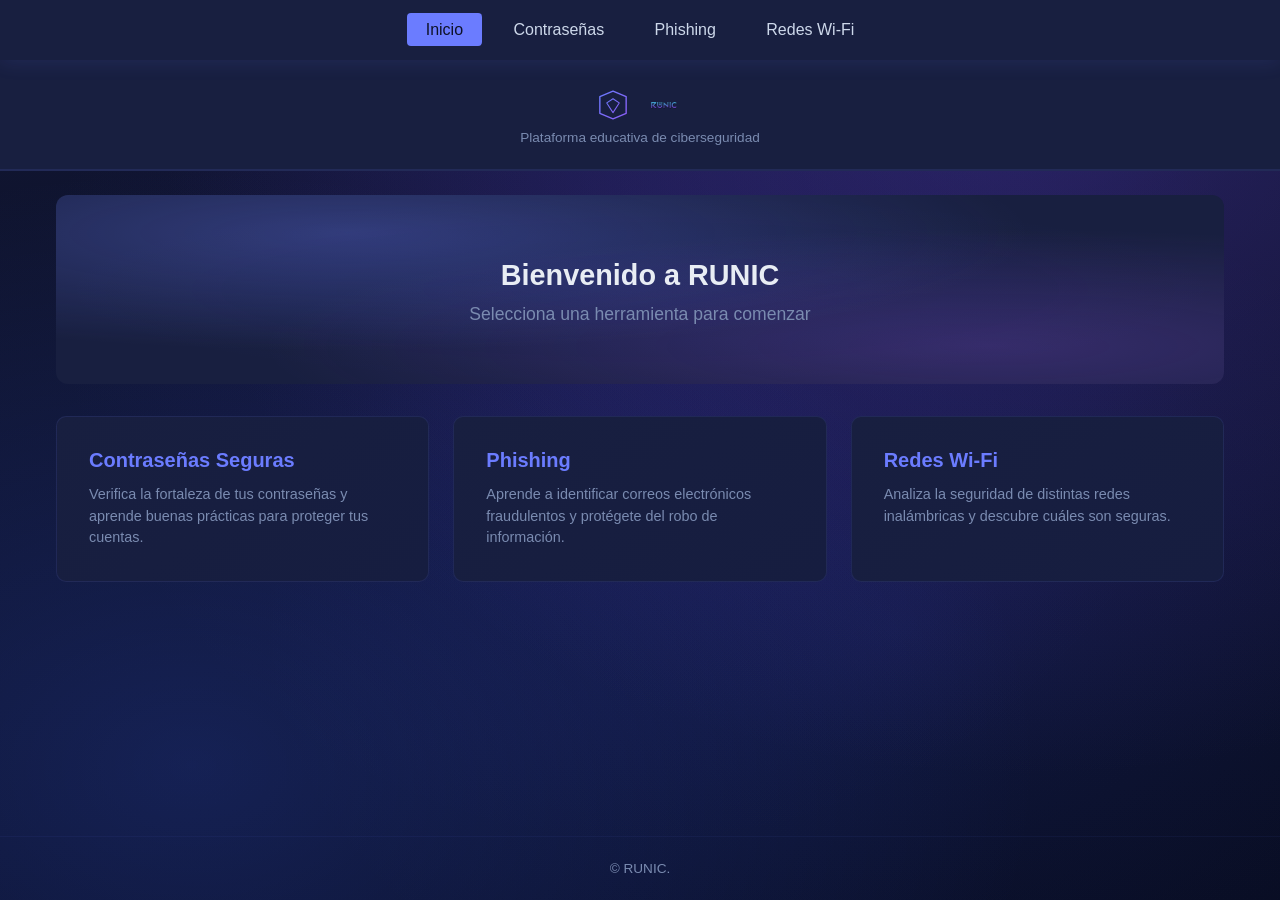
==== commit 67396635: "feat(ui): reemplazar JPEG con PNG sin fondo del logo RUNIC" ====
--- a/index.html
+++ b/index.html
@@ -26,7 +26,7 @@
             <polygon points="26,6 45,14 45,38 26,46 7,38 7,14" fill="none" stroke="url(#rune-grad)" stroke-width="2" stroke-linejoin="round"/>
             <polyline points="17,23 26,17 35,23 26,37 17,23" fill="none" stroke="url(#rune-grad)" stroke-width="1.5" stroke-linecap="round" stroke-linejoin="round"/>
           </svg>
-          <img src="img/RUNIC-logo.jpeg" alt="RUNIC logo" style="border-radius: 6px;" />
+          <img src="img/RUNIC-logo-removebg-preview.png" alt="RUNIC logo" />
         </div>
         <div class="logo-text">
           <p>Plataforma educativa de ciberseguridad</p>
--- a/css/styles.css
+++ b/css/styles.css
@@ -84,10 +84,8 @@
 }
 
 .logo img {
-  max-width: 260px;
-  width: 100%;
-  height: auto;
-  border-radius: 6px;
+  height: 42px;
+  width: auto;
 }
 
 .logo-text p {
@@ -511,7 +509,7 @@
   }
 
   .logo img {
-    max-width: 180px;
+    height: 34px;
   }
 
   .hero {
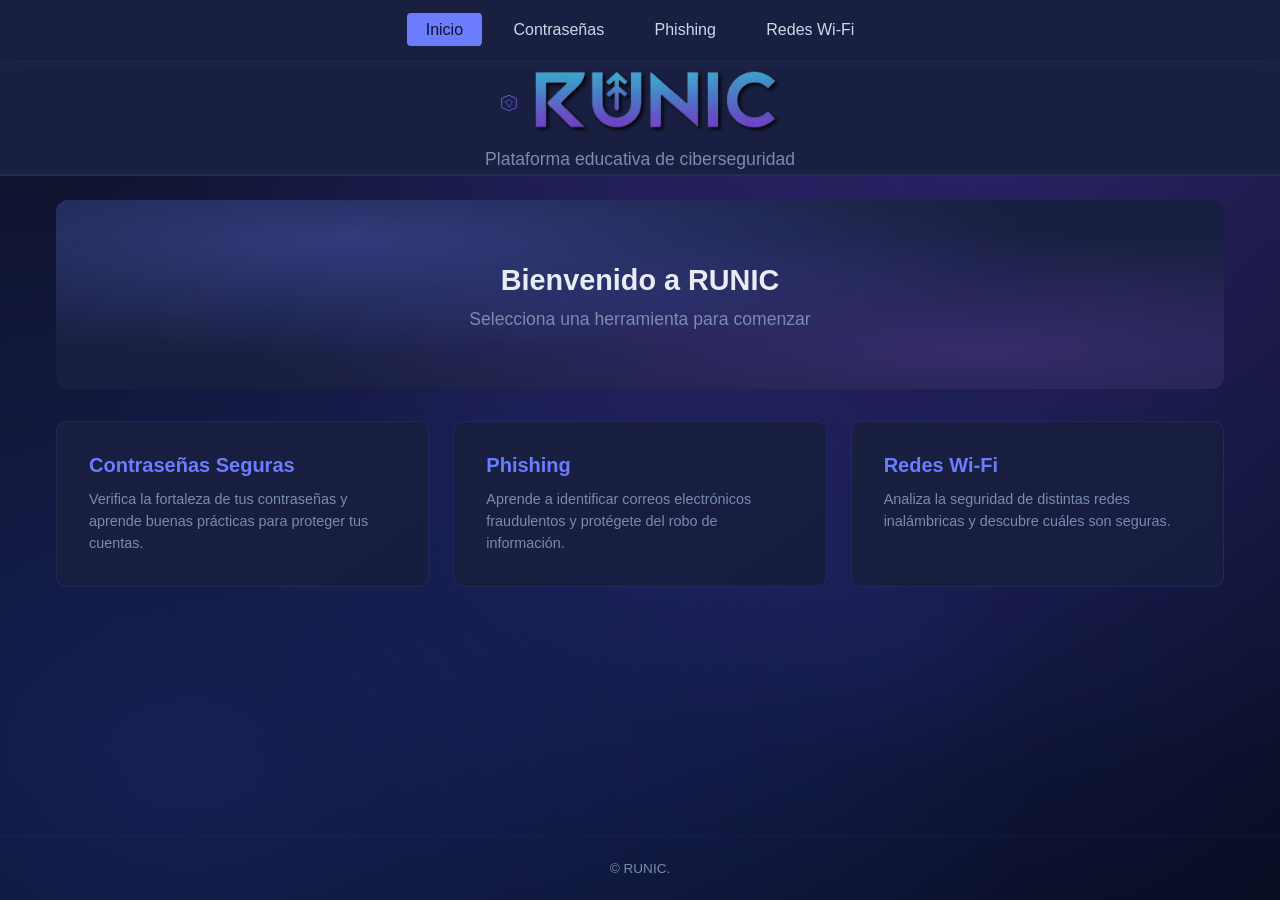
==== commit 882a5a2a: "feat(ui): reemplazar PNG por versión recortada de RUNIC (331x102)" ====
--- a/index.html
+++ b/index.html
@@ -26,7 +26,7 @@
             <polygon points="26,6 45,14 45,38 26,46 7,38 7,14" fill="none" stroke="url(#rune-grad)" stroke-width="2" stroke-linejoin="round"/>
             <polyline points="17,23 26,17 35,23 26,37 17,23" fill="none" stroke="url(#rune-grad)" stroke-width="1.5" stroke-linecap="round" stroke-linejoin="round"/>
           </svg>
-          <img src="img/RUNIC-logo-removebg-preview.png" alt="RUNIC logo" />
+          <img src="img/RUNIC-logo-r.png" alt="RUNIC logo" />
         </div>
         <div class="logo-text">
           <p>Plataforma educativa de ciberseguridad</p>
--- a/css/styles.css
+++ b/css/styles.css
@@ -56,7 +56,7 @@
    Encabezado — título principal de la plataforma
    ---------------------------------------------- */
 header {
-  padding: 1.5rem 2rem;
+  padding: 0.2rem 2rem;
   background-color: var(--surface);
   border-bottom: 2px solid rgba(107, 124, 255, 0.12);
 }
@@ -65,7 +65,7 @@
   display: flex;
   flex-direction: column;
   align-items: center;
-  gap: 0.25rem;
+  gap: 0;
   max-width: 1200px;
   margin: 0 auto;
 }
@@ -74,23 +74,27 @@
   display: flex;
   align-items: center;
   justify-content: center;
-  gap: 0.75rem;
+  gap: 0;
   width: 100%;
 }
 
 .logo svg {
-  display: block;
-  flex-shrink: 0;
+  width: 20px;
+  height: 20px;
+  margin-right: 0.15rem;
 }
 
 .logo img {
-  height: 42px;
-  width: auto;
+  max-width: 260px;
+  width: 100%;
+  height: auto;
 }
 
 .logo-text p {
   color: var(--muted);
-  font-size: 0.85rem;
+  font-size: 1.1rem;
+  margin-top: 0.3rem;
+  line-height: 1.3;
 }
 
 /* ----------------------------------------------
@@ -509,7 +513,12 @@
   }
 
   .logo img {
-    height: 34px;
+    max-width: 160px;
+  }
+
+  .logo svg {
+    width: 18px;
+    height: 18px;
   }
 
   .hero {
